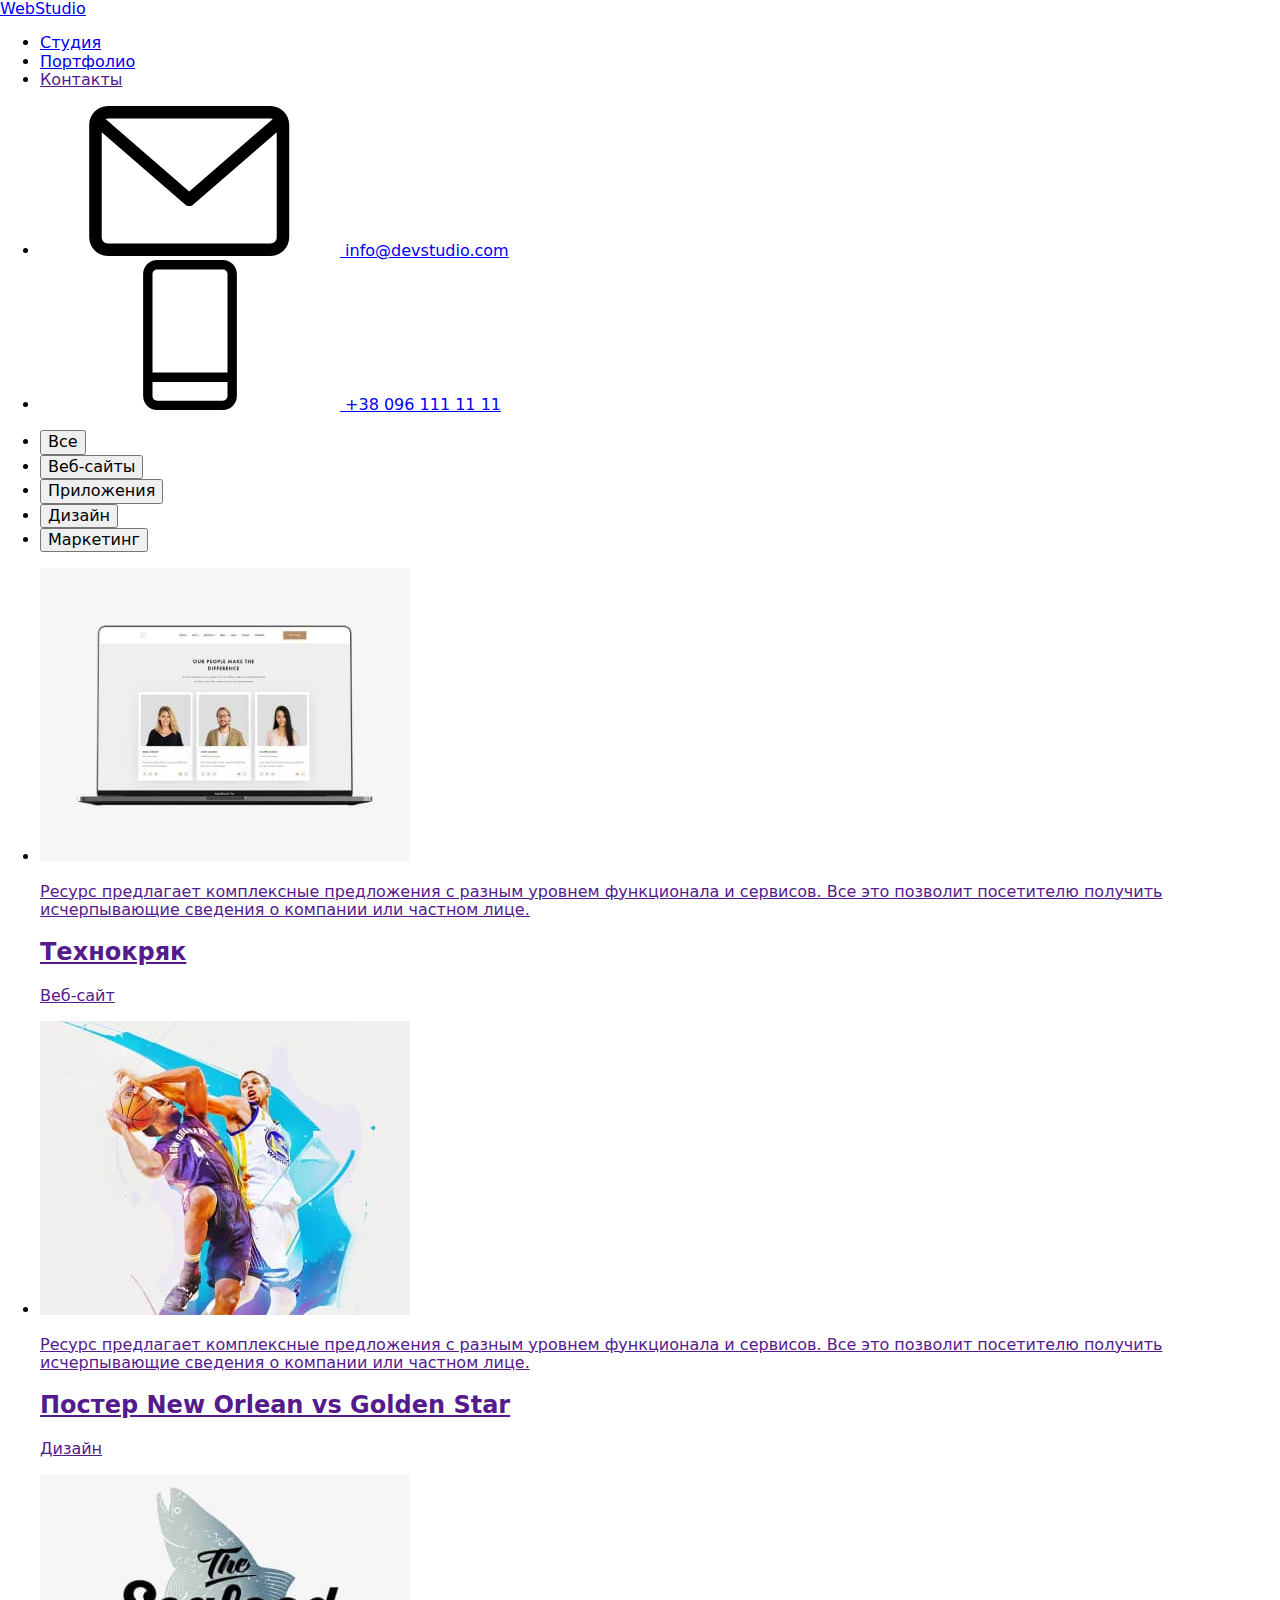
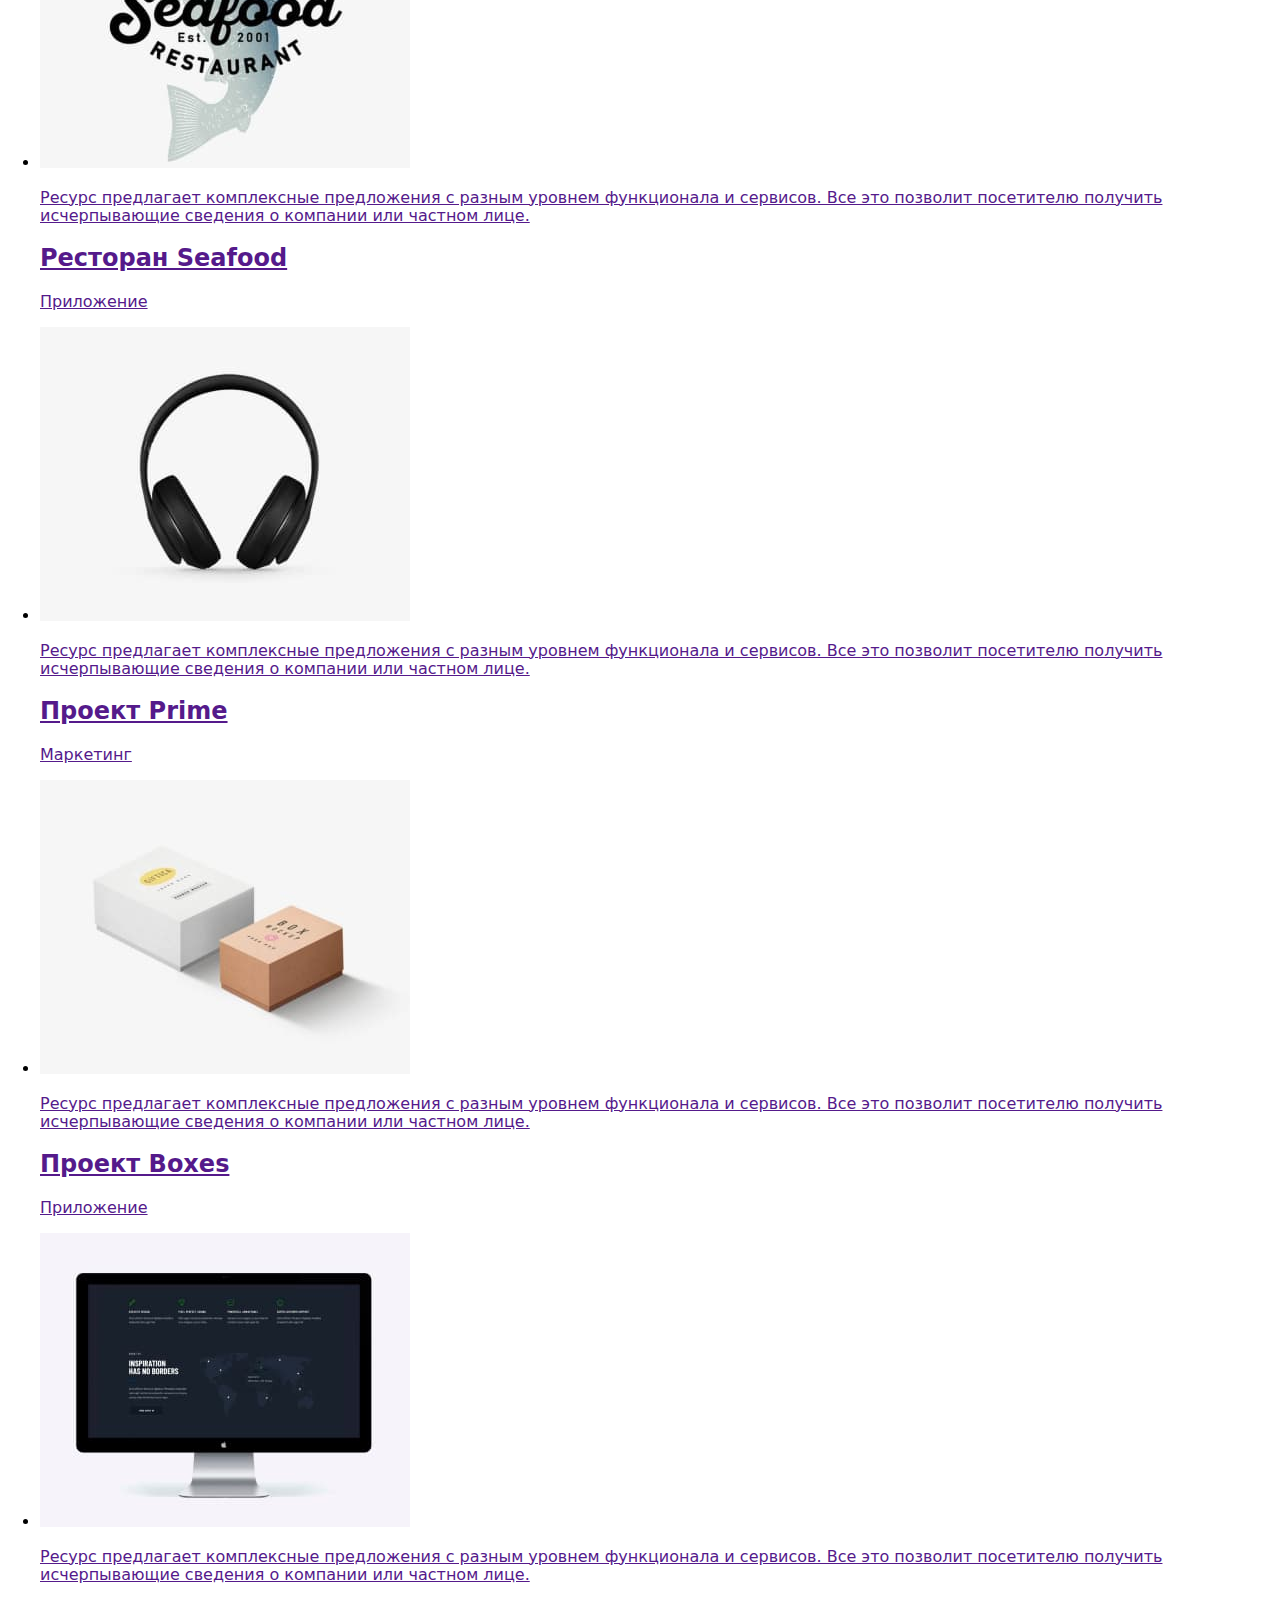
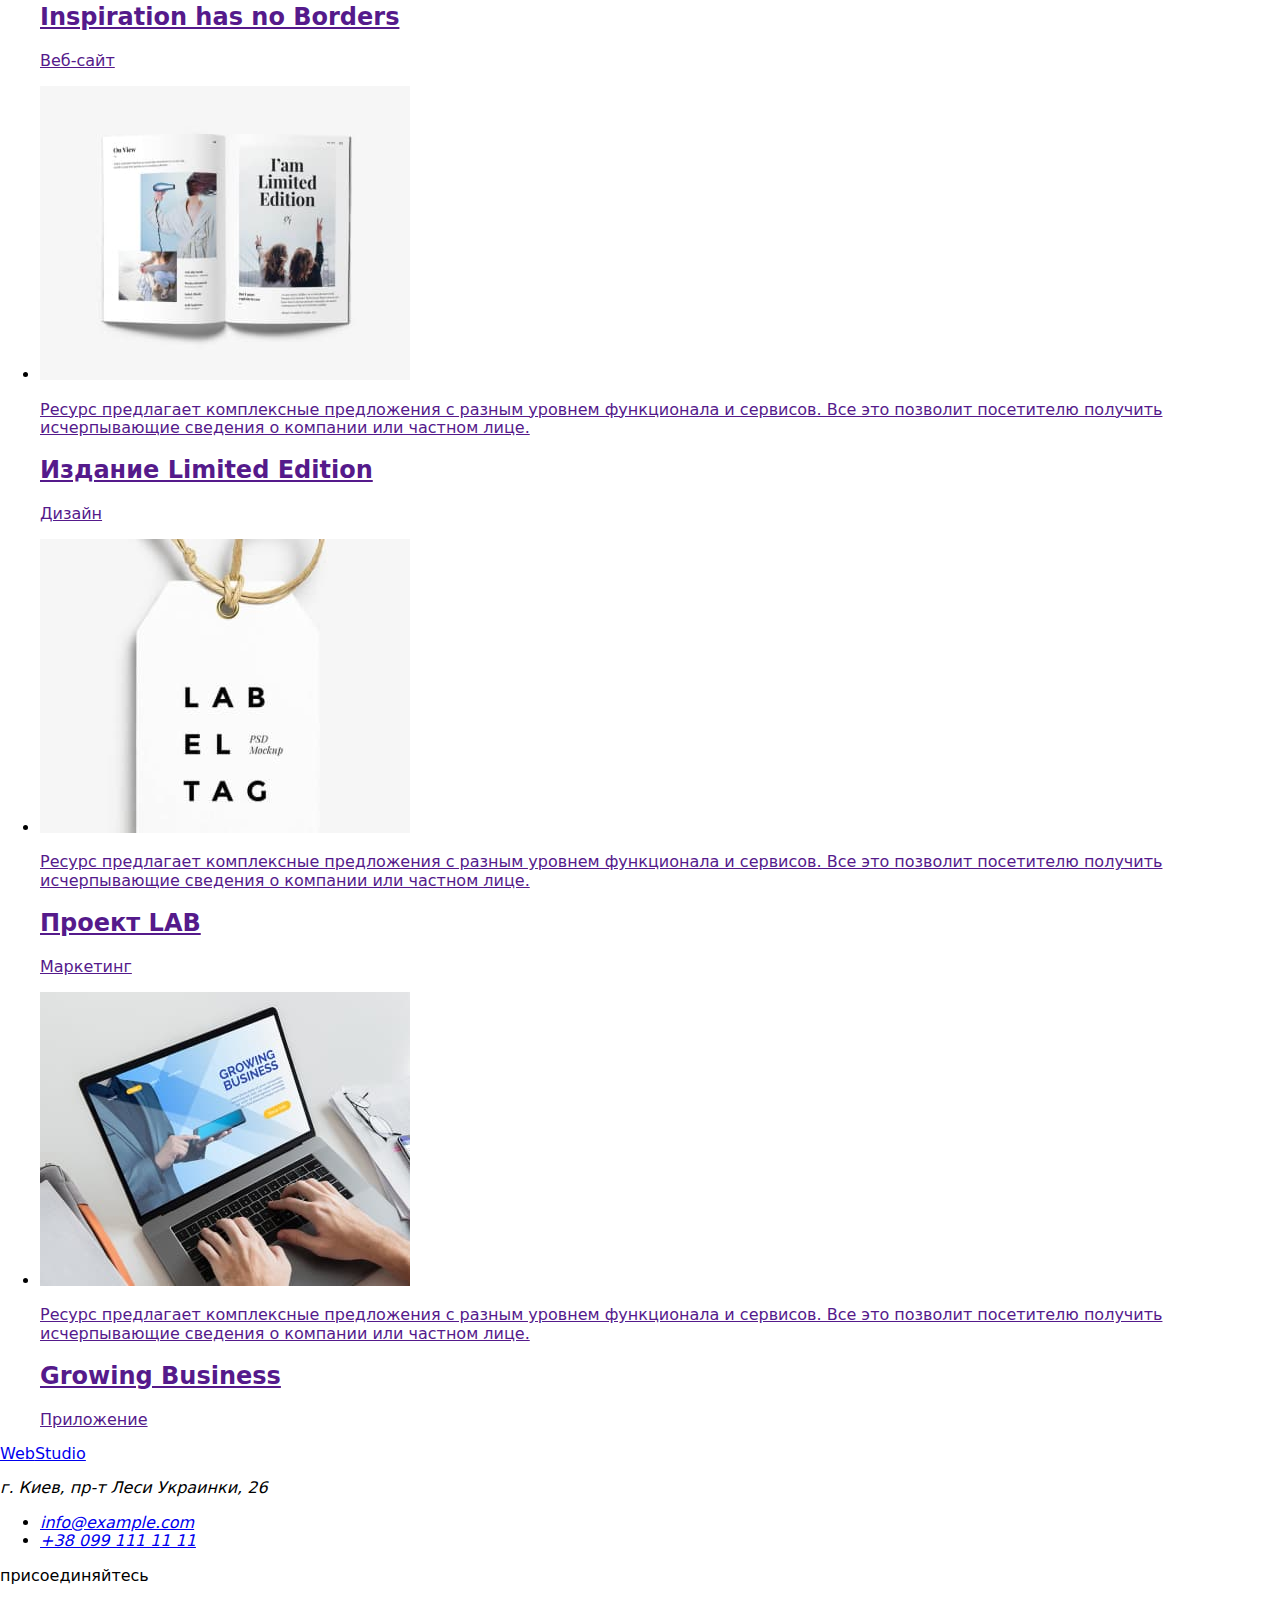
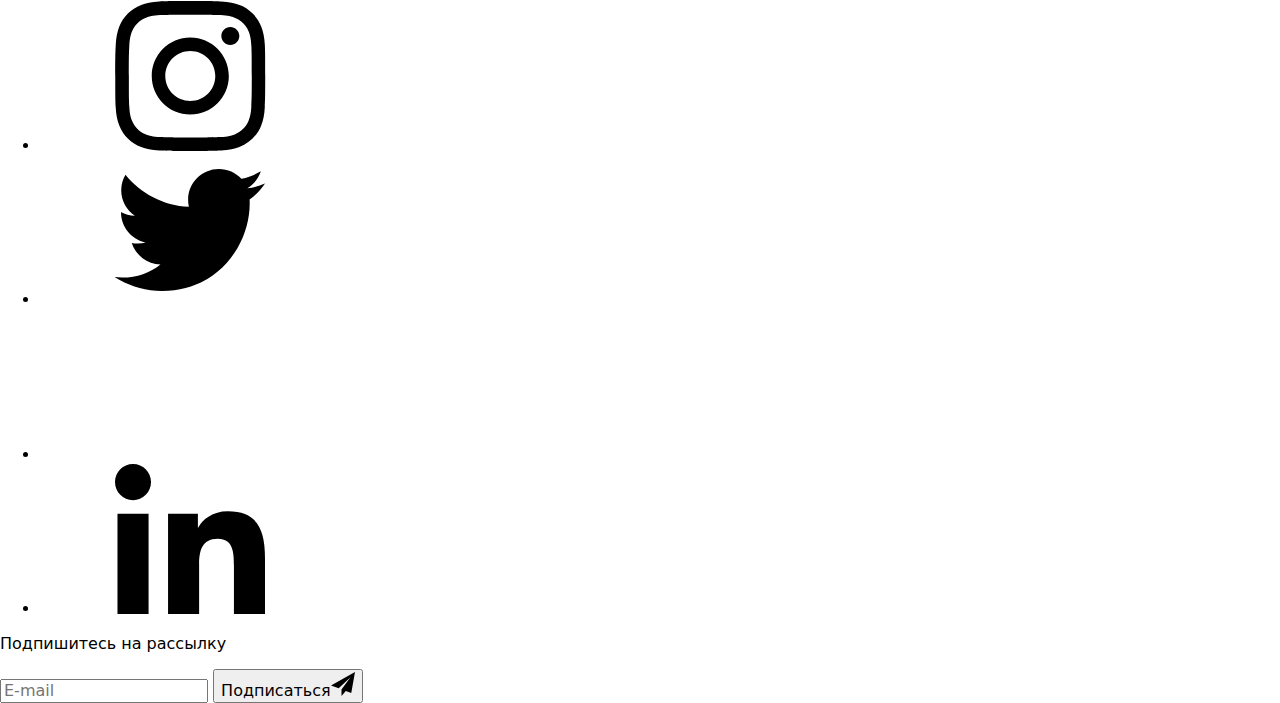
==== portfolio.html @ dcd9d7fb "добавляет стартовые файлы" ====
<!DOCTYPE html>
<html lang="ru">
  <head>
    <meta charset="UTF-8" />
    <meta http-equiv="X-UA-Compatible" content="IE=edge" />
    <meta name="viewport" content="width=device-width, initial-scale=1.0" />
    <title>Портфолио</title>
    <link
      href="https://fonts.googleapis.com/css2?family=Raleway:wght@700&family=Roboto:wght@400;500;700;900&display=swap"
      rel="stylesheet"
    />
    <link
      rel="stylesheet"
      href="https://cdnjs.cloudflare.com/ajax/libs/modern-normalize/1.1.0/modern-normalize.min.css"
    />
    <link rel="stylesheet" href="./css/styless.css" />
  </head>
  <body>
    <header class="page-header">
      <div class="container main-nav">
        <nav>
          <a href="./index.html" class="logo link">Web<span class="logo-black">Studio</span> </a>
          <ul class="site-nav list">
            <li class="item"><a href="./index.html" class="link">Студия</a></li>
            <li class="item"><a href="./portfolio.html" class="link current">Портфолио</a></li>
            <li class="item"><a href="" class="link">Контакты</a></li>
          </ul>
        </nav>
        <ul class="auth-nav list main-address">
          <li class="item">
            <a href="mailto:https://info@devstudio.com" class="link envelope">
              <svg class="icon-envelope"><use href="./images/icons.svg#envelopehover"></use></svg>
              info@devstudio.com</a
            >
          </li>
          <li class="item">
            <a href="tel:+380961111111" class="link mobile">
              <svg class="icon-mobile">
                <use href="./images/icons.svg#mob"></use>
              </svg>
              +38 096 111 11 11</a
            >
          </li>
        </ul>
      </div>
    </header>
    <main>
      <section class="section-portfolio">
        <div class="container">
          <h1 hidden class="visually-hidden section-tittle">Примеры работ</h1>
          <ul class="portfol list">
            <li class="button"><button type="button" class="button secondary one">Все</button></li>
            <li class="button">
              <button type="button" class="button secondary two">Веб-сайты</button>
            </li>
            <li class="button">
              <button type="button" class="button secondary three">Приложения</button>
            </li>
            <li class="button">
              <button type="button" class="button secondary four">Дизайн</button>
            </li>
            <li class="button">
              <button type="button" class="button secondary five">Маркетинг</button>
            </li>
          </ul>
          <ul class="examples list">
            <li class="items">
              <a class="link icon" href="" target="_blank" rel="noopener noreferrer" aria-label="">
                <div class="overlay-holder">
                  <img src="./images/vebsite.jpg" alt="веб-сайт Технокряк" width="370" />
                  <div class="overlay-annimation">
                    <p class="text-overlay">
                      Ресурс предлагает комплексные предложения с разным уровнем функционала и
                      сервисов. Все это позволит посетителю получить исчерпывающие сведения о
                      компании или частном лице.
                    </p>
                  </div>
                </div>
                <div class="card-content">
                  <h2 class="tittle-portfol">Технокряк</h2>
                  <p class="text-portfol">Веб-сайт</p>
                </div>
              </a>
            </li>
            <li class="items">
              <a class="link icon" href="" target="_blank" rel="noopener noreferrer" aria-label="">
                <div class="overlay-holder">
                  <img
                    src="./images/desing.jpg"
                    alt="Постер New Orlean vs Golden Star"
                    width="370"
                  />
                  <div class="overlay-annimation">
                    <p class="text-overlay">
                      Ресурс предлагает комплексные предложения с разным уровнем функционала и
                      сервисов. Все это позволит посетителю получить исчерпывающие сведения о
                      компании или частном лице.
                    </p>
                  </div>
                </div>
                <div class="card-content">
                  <h2 class="tittle-portfol">Постер New Orlean vs Golden Star</h2>
                  <p class="text-portfol">Дизайн</p>
                </div>
              </a>
            </li>
            <li class="items">
              <a class="link icon" href="" target="_blank" rel="noopener noreferrer" aria-label="">
                <div class="overlay-holder">
                  <img
                    src="./images/app.jpg"
                    alt="логотип сети рыбных ресторанов Seafood"
                    width="370"
                  />
                  <div class="overlay-annimation">
                    <p class="text-overlay">
                      Ресурс предлагает комплексные предложения с разным уровнем функционала и
                      сервисов. Все это позволит посетителю получить исчерпывающие сведения о
                      компании или частном лице.
                    </p>
                  </div>
                </div>
                <div class="card-content">
                  <h2 class="tittle-portfol">Ресторан Seafood</h2>
                  <p class="text-portfol">Приложение</p>
                </div>
              </a>
            </li>
            <li class="items">
              <a class="link icon" href="" target="_blank" rel="noopener noreferrer" aria-label="">
                <div class="overlay-holder">
                  <img src="./images/mrc.jpg" alt="Проект Prime" width="370" />
                  <div class="overlay-annimation">
                    <p class="text-overlay">
                      Ресурс предлагает комплексные предложения с разным уровнем функционала и
                      сервисов. Все это позволит посетителю получить исчерпывающие сведения о
                      компании или частном лице.
                    </p>
                  </div>
                </div>
                <div class="card-content">
                  <h2 class="tittle-portfol">Проект Prime</h2>
                  <p class="text-portfol">Маркетинг</p>
                </div>
              </a>
            </li>
            <li class="items">
              <a class="link icon" href="" target="_blank" rel="noopener noreferrer" aria-label="">
                <div class="overlay-holder">
                  <img src="./images/app1.jpg" alt="Проект Boxes" width="370" />
                  <div class="overlay-annimation">
                    <p class="text-overlay">
                      Ресурс предлагает комплексные предложения с разным уровнем функционала и
                      сервисов. Все это позволит посетителю получить исчерпывающие сведения о
                      компании или частном лице.
                    </p>
                  </div>
                </div>
                <div class="card-content">
                  <h2 class="tittle-portfol">Проект Boxes</h2>
                  <p class="text-portfol">Приложение</p>
                </div>
              </a>
            </li>
            <li class="items">
              <a class="link icon" href="" target="_blank" rel="noopener noreferrer" aria-label="">
                <div class="overlay-holder">
                  <img src="./images/vebsait.jpg" alt="Веб-сайт" width="370" />
                  <div class="overlay-annimation">
                    <p class="text-overlay">
                      Ресурс предлагает комплексные предложения с разным уровнем функционала и
                      сервисов. Все это позволит посетителю получить исчерпывающие сведения о
                      компании или частном лице.
                    </p>
                  </div>
                </div>
                <div class="card-content">
                  <h2 class="tittle-portfol">Inspiration has no Borders</h2>
                  <p class="text-portfol">Веб-сайт</p>
                </div>
              </a>
            </li>
            <li class="items">
              <a class="link icon" href="" target="_blank" rel="noopener noreferrer" aria-label="">
                <div class="overlay-holder">
                  <img src="./images/des.jpg" alt="Издание Limited Edition" width="370" />
                  <div class="overlay-annimation">
                    <p class="text-overlay">
                      Ресурс предлагает комплексные предложения с разным уровнем функционала и
                      сервисов. Все это позволит посетителю получить исчерпывающие сведения о
                      компании или частном лице.
                    </p>
                  </div>
                </div>
                <div class="card-content">
                  <h2 class="tittle-portfol">Издание Limited Edition</h2>
                  <p class="text-portfol">Дизайн</p>
                </div>
              </a>
            </li>
            <li class="items">
              <a class="link icon" href="" target="_blank" rel="noopener noreferrer" aria-label="">
                <div class="overlay-holder">
                  <img src="./images/lab.jpg" alt="логотип LAB EL TAG " width="370" />
                  <div class="overlay-annimation">
                    <p class="text-overlay">
                      Ресурс предлагает комплексные предложения с разным уровнем функционала и
                      сервисов. Все это позволит посетителю получить исчерпывающие сведения о
                      компании или частном лице.
                    </p>
                  </div>
                </div>
                <div class="card-content">
                  <h2 class="tittle-portfol">Проект LAB</h2>
                  <p class="text-portfol">Маркетинг</p>
                </div>
              </a>
            </li>
            <li class="items">
              <a class="link icon" href="" target="_blank" rel="noopener noreferrer" aria-label="">
                <div class="overlay-holder">
                  <img src="./images/gro.jpg" alt="Приложение" width="370" />
                  <div class="overlay-annimation">
                    <p class="text-overlay">
                      Ресурс предлагает комплексные предложения с разным уровнем функционала и
                      сервисов. Все это позволит посетителю получить исчерпывающие сведения о
                      компании или частном лице.
                    </p>
                  </div>
                </div>
                <div class="card-content">
                  <h2 class="tittle-portfol">Growing Business</h2>
                  <p class="text-portfol">Приложение</p>
                </div>
              </a>
            </li>
          </ul>
        </div>
      </section>
    </main>
    <footer class="footer">
      <div class="container foot">
        <div class="list-address">
          <a href="./index.html" class="logo link">Web<span class="logo-white">Studio</span></a>
          <address>
            <p class="text-foot">г. Киев, пр-т Леси Украинки, 26</p>
            <ul class="address list">
              <li class="address">
                <a href="mailto:info@example.com" class="address-link">info@example.com</a>
              </li>
              <li class="address">
                <a href="tel:+380961111111" class="address-link">+38 099 111 11 11</a>
              </li>
            </ul>
          </address>
        </div>
        <div class="join-icon">
          <p class="join">присоединяйтесь</p>
          <ul class="actions">
            <li class="item-footer">
              <a
                class="social"
                href=""
                target="_blank"
                rel="noopener noreferrer"
                aria-label="Instagram"
                ><svg class="icon-footer"><use href="./images/icons.svg#instagram1"></use></svg>
              </a>
            </li>
            <li class="item-footer">
              <a
                class="social"
                href=""
                target="_blank"
                rel="noopener noreferrer"
                aria-label="Twitter"
                ><svg class="icon-footer"><use href="./images/icons.svg#twitter1"></use></svg>
              </a>
            </li>
            <li class="item-footer">
              <a
                class="social"
                href=""
                target="_blank"
                rel="noopener noreferrer"
                aria-label="Facebook"
                ><svg class="icon-footer"><use href="./images/icons.svg#facebook1"></use></svg>
              </a>
            </li>
            <li class="item-footer">
              <a
                class="social"
                href=""
                target="_blank"
                rel="noopener noreferrer"
                aria-label="Linkedin"
                ><svg class="icon-footer"><use href="./images/icons.svg#linkedin1"></use></svg>
              </a>
            </li>
          </ul>
        </div>
        <div class="send">
         <p class="send-text">Подпишитесь на рассылку</p>
          <form>
            <input class="send-input" type="email" placeholder="E-mail" />
            <button class="send-button" type="button">
              Подписаться<svg class="send-icon" width="24" height="24">
                <use href="./images/icons.svg#send"></use>
              </svg>
            </button>
          </form>
      </div>
    </footer>
  </body>
</html>
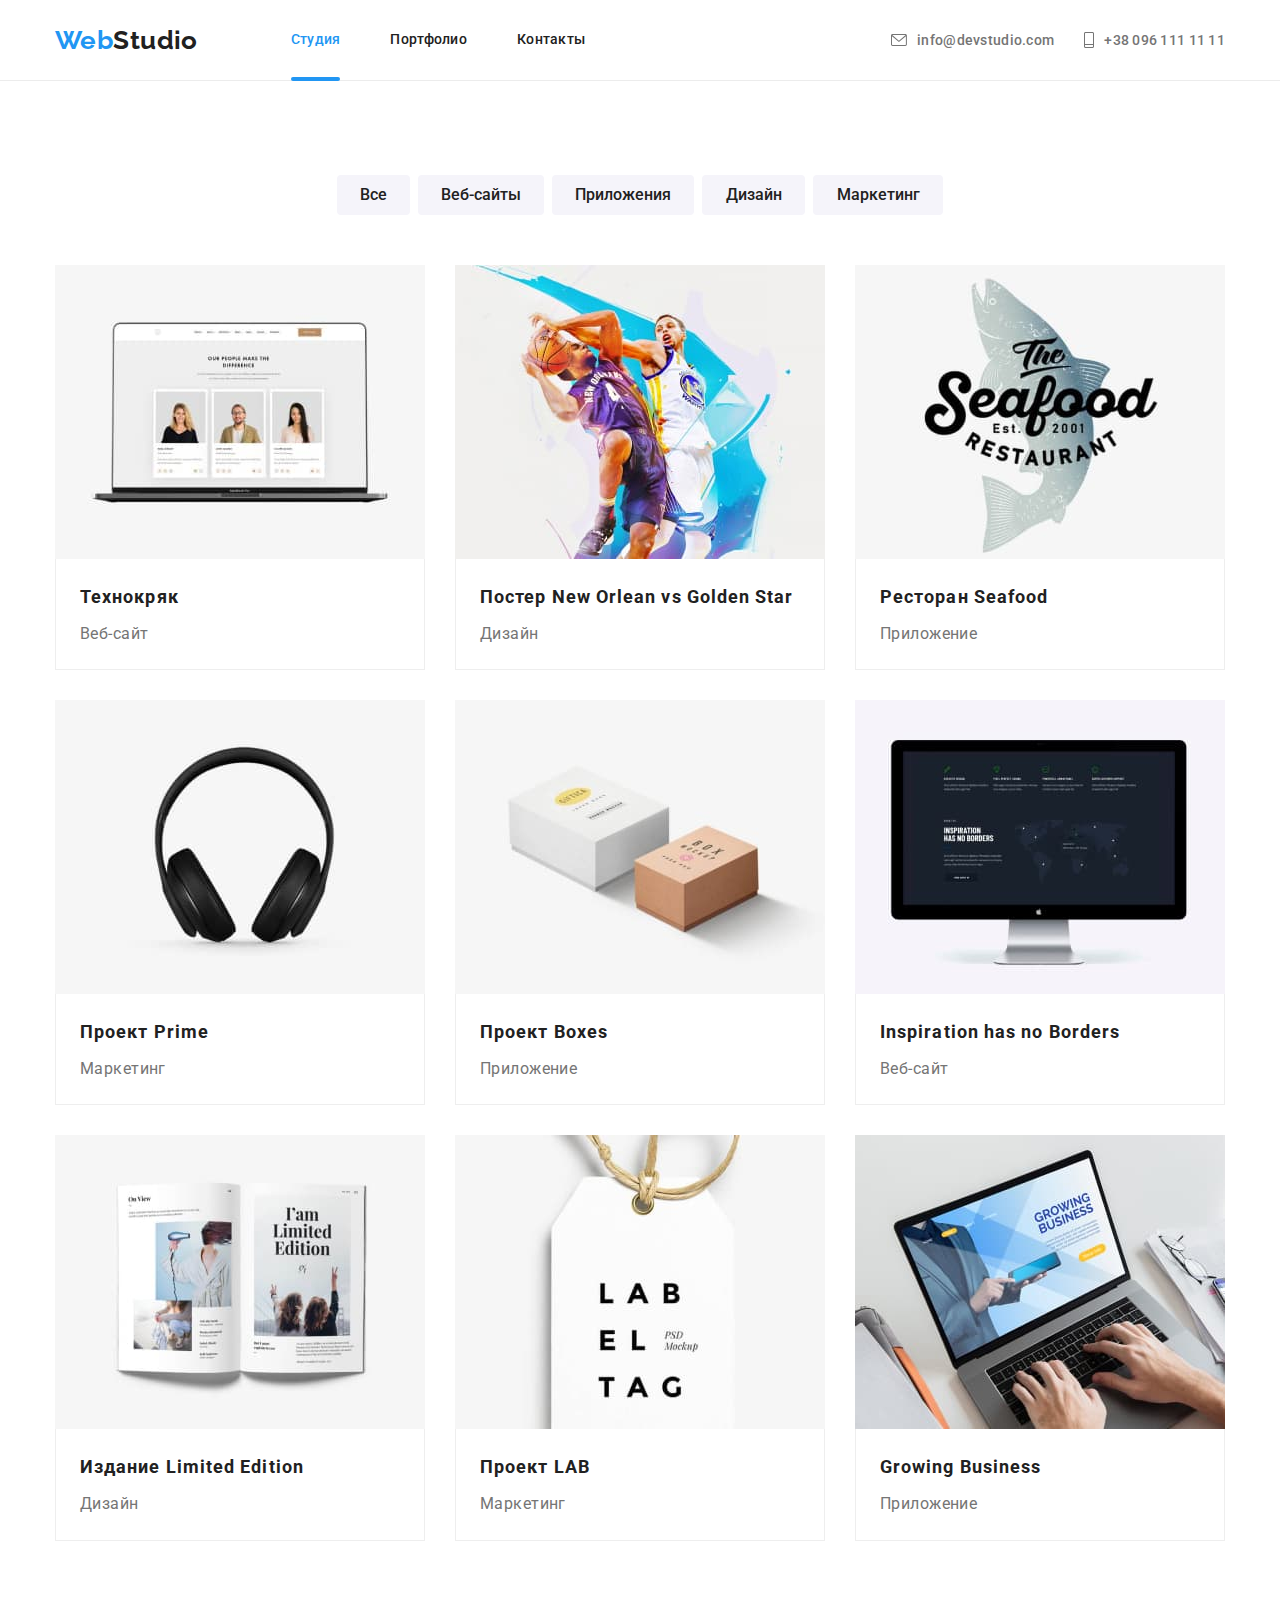
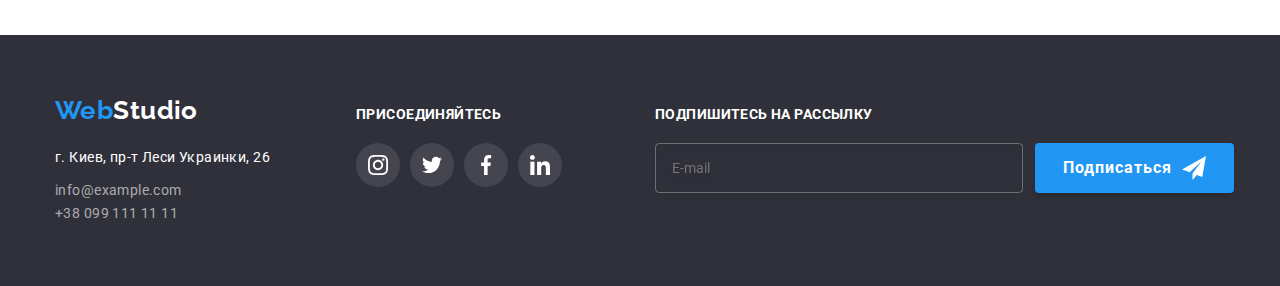
==== commit ac19dd78: "добавляет стили секций в сасс-файлы" ====
--- a/portfolio.html
+++ b/portfolio.html
@@ -13,29 +13,37 @@
       rel="stylesheet"
       href="https://cdnjs.cloudflare.com/ajax/libs/modern-normalize/1.1.0/modern-normalize.min.css"
     />
-    <link rel="stylesheet" href="./css/styless.css" />
+    <link rel="stylesheet" href="./css/portfolio.min.css" />
   </head>
   <body>
-    <header class="page-header">
-      <div class="container main-nav">
-        <nav>
-          <a href="./index.html" class="logo link">Web<span class="logo-black">Studio</span> </a>
-          <ul class="site-nav list">
-            <li class="item"><a href="./index.html" class="link">Студия</a></li>
-            <li class="item"><a href="./portfolio.html" class="link current">Портфолио</a></li>
-            <li class="item"><a href="" class="link">Контакты</a></li>
+    <header class="header">
+      <div class="header__container">
+        <nav class="header__nav">
+          <a href="./index.html" class="logo"
+            >Web<span class="logo__text logo__text--black">Studio</span>
+          </a>
+          <ul class="header__list">
+            <li class="header__item">
+              <a href="./index.html" class="header__link header__link--current">Студия</a>
+            </li>
+            <li class="header__item">
+              <a href="./portfolio.html" class="header__link">Портфолио</a>
+            </li>
+            <li class="header__item"><a href="" class="header__link">Контакты</a></li>
           </ul>
         </nav>
-        <ul class="auth-nav list main-address">
-          <li class="item">
-            <a href="mailto:https://info@devstudio.com" class="link envelope">
-              <svg class="icon-envelope"><use href="./images/icons.svg#envelopehover"></use></svg>
+        <ul class="address header__address">
+          <li class="address__item">
+            <a href="mailto:https://info@devstudio.com" class="address__link"
+              ><svg class="address__icon-envelope">
+                <use href="./images/icons.svg#envelopehover"></use>
+              </svg>
               info@devstudio.com</a
             >
           </li>
-          <li class="item">
-            <a href="tel:+380961111111" class="link mobile">
-              <svg class="icon-mobile">
+          <li class="address__item">
+            <a href="tel:+380961111111" class="address__link"
+              ><svg class="address__icon-mob">
                 <use href="./images/icons.svg#mob"></use>
               </svg>
               +38 096 111 11 11</a
@@ -44,271 +52,397 @@
         </ul>
       </div>
     </header>
-    <main>
-      <section class="section-portfolio">
-        <div class="container">
-          <h1 hidden class="visually-hidden section-tittle">Примеры работ</h1>
-          <ul class="portfol list">
-            <li class="button"><button type="button" class="button secondary one">Все</button></li>
-            <li class="button">
-              <button type="button" class="button secondary two">Веб-сайты</button>
-            </li>
-            <li class="button">
-              <button type="button" class="button secondary three">Приложения</button>
-            </li>
-            <li class="button">
-              <button type="button" class="button secondary four">Дизайн</button>
-            </li>
-            <li class="button">
-              <button type="button" class="button secondary five">Маркетинг</button>
+    <main class="main">
+      <section class="portfolio">
+        <div class="portfolio__container">
+          <h1 hidden class="portfolio__title portfolio__title--visually-hidden">Примеры работ</h1>
+          <ul class="portfolio__list">
+            <li class="portfolio__item">
+              <button type="button" class="portfolio__button portfolio__button---one">Все</button>
+            </li>
+            <li class="portfolio__item">
+              <button type="button" class="portfolio__button portfolio__button---two">
+                Веб-сайты
+              </button>
+            </li>
+            <li class="portfolio__item">
+              <button type="button" class="portfolio__button portfolio__button---three">
+                Приложения
+              </button>
+            </li>
+            <li class="portfolio__item">
+              <button type="button" class="portfolio__button portfolio__button--four">
+                Дизайн
+              </button>
+            </li>
+            <li class="portfolio__item">
+              <button type="button" class="portfolio__button portfolio__button--five">
+                Маркетинг
+              </button>
             </li>
           </ul>
-          <ul class="examples list">
-            <li class="items">
-              <a class="link icon" href="" target="_blank" rel="noopener noreferrer" aria-label="">
-                <div class="overlay-holder">
-                  <img src="./images/vebsite.jpg" alt="веб-сайт Технокряк" width="370" />
-                  <div class="overlay-annimation">
-                    <p class="text-overlay">
-                      Ресурс предлагает комплексные предложения с разным уровнем функционала и
-                      сервисов. Все это позволит посетителю получить исчерпывающие сведения о
-                      компании или частном лице.
-                    </p>
-                  </div>
-                </div>
-                <div class="card-content">
-                  <h2 class="tittle-portfol">Технокряк</h2>
-                  <p class="text-portfol">Веб-сайт</p>
-                </div>
-              </a>
-            </li>
-            <li class="items">
-              <a class="link icon" href="" target="_blank" rel="noopener noreferrer" aria-label="">
-                <div class="overlay-holder">
-                  <img
-                    src="./images/desing.jpg"
-                    alt="Постер New Orlean vs Golden Star"
-                    width="370"
-                  />
-                  <div class="overlay-annimation">
-                    <p class="text-overlay">
-                      Ресурс предлагает комплексные предложения с разным уровнем функционала и
-                      сервисов. Все это позволит посетителю получить исчерпывающие сведения о
-                      компании или частном лице.
-                    </p>
-                  </div>
-                </div>
-                <div class="card-content">
-                  <h2 class="tittle-portfol">Постер New Orlean vs Golden Star</h2>
-                  <p class="text-portfol">Дизайн</p>
-                </div>
-              </a>
-            </li>
-            <li class="items">
-              <a class="link icon" href="" target="_blank" rel="noopener noreferrer" aria-label="">
-                <div class="overlay-holder">
-                  <img
-                    src="./images/app.jpg"
-                    alt="логотип сети рыбных ресторанов Seafood"
-                    width="370"
-                  />
-                  <div class="overlay-annimation">
-                    <p class="text-overlay">
-                      Ресурс предлагает комплексные предложения с разным уровнем функционала и
-                      сервисов. Все это позволит посетителю получить исчерпывающие сведения о
-                      компании или частном лице.
-                    </p>
-                  </div>
-                </div>
-                <div class="card-content">
-                  <h2 class="tittle-portfol">Ресторан Seafood</h2>
-                  <p class="text-portfol">Приложение</p>
-                </div>
-              </a>
-            </li>
-            <li class="items">
-              <a class="link icon" href="" target="_blank" rel="noopener noreferrer" aria-label="">
-                <div class="overlay-holder">
-                  <img src="./images/mrc.jpg" alt="Проект Prime" width="370" />
-                  <div class="overlay-annimation">
-                    <p class="text-overlay">
-                      Ресурс предлагает комплексные предложения с разным уровнем функционала и
-                      сервисов. Все это позволит посетителю получить исчерпывающие сведения о
-                      компании или частном лице.
-                    </p>
-                  </div>
-                </div>
-                <div class="card-content">
-                  <h2 class="tittle-portfol">Проект Prime</h2>
-                  <p class="text-portfol">Маркетинг</p>
-                </div>
-              </a>
-            </li>
-            <li class="items">
-              <a class="link icon" href="" target="_blank" rel="noopener noreferrer" aria-label="">
-                <div class="overlay-holder">
-                  <img src="./images/app1.jpg" alt="Проект Boxes" width="370" />
-                  <div class="overlay-annimation">
-                    <p class="text-overlay">
-                      Ресурс предлагает комплексные предложения с разным уровнем функционала и
-                      сервисов. Все это позволит посетителю получить исчерпывающие сведения о
-                      компании или частном лице.
-                    </p>
-                  </div>
-                </div>
-                <div class="card-content">
-                  <h2 class="tittle-portfol">Проект Boxes</h2>
-                  <p class="text-portfol">Приложение</p>
-                </div>
-              </a>
-            </li>
-            <li class="items">
-              <a class="link icon" href="" target="_blank" rel="noopener noreferrer" aria-label="">
-                <div class="overlay-holder">
-                  <img src="./images/vebsait.jpg" alt="Веб-сайт" width="370" />
-                  <div class="overlay-annimation">
-                    <p class="text-overlay">
-                      Ресурс предлагает комплексные предложения с разным уровнем функционала и
-                      сервисов. Все это позволит посетителю получить исчерпывающие сведения о
-                      компании или частном лице.
-                    </p>
-                  </div>
-                </div>
-                <div class="card-content">
-                  <h2 class="tittle-portfol">Inspiration has no Borders</h2>
-                  <p class="text-portfol">Веб-сайт</p>
-                </div>
-              </a>
-            </li>
-            <li class="items">
-              <a class="link icon" href="" target="_blank" rel="noopener noreferrer" aria-label="">
-                <div class="overlay-holder">
-                  <img src="./images/des.jpg" alt="Издание Limited Edition" width="370" />
-                  <div class="overlay-annimation">
-                    <p class="text-overlay">
-                      Ресурс предлагает комплексные предложения с разным уровнем функционала и
-                      сервисов. Все это позволит посетителю получить исчерпывающие сведения о
-                      компании или частном лице.
-                    </p>
-                  </div>
-                </div>
-                <div class="card-content">
-                  <h2 class="tittle-portfol">Издание Limited Edition</h2>
-                  <p class="text-portfol">Дизайн</p>
-                </div>
-              </a>
-            </li>
-            <li class="items">
-              <a class="link icon" href="" target="_blank" rel="noopener noreferrer" aria-label="">
-                <div class="overlay-holder">
-                  <img src="./images/lab.jpg" alt="логотип LAB EL TAG " width="370" />
-                  <div class="overlay-annimation">
-                    <p class="text-overlay">
-                      Ресурс предлагает комплексные предложения с разным уровнем функционала и
-                      сервисов. Все это позволит посетителю получить исчерпывающие сведения о
-                      компании или частном лице.
-                    </p>
-                  </div>
-                </div>
-                <div class="card-content">
-                  <h2 class="tittle-portfol">Проект LAB</h2>
-                  <p class="text-portfol">Маркетинг</p>
-                </div>
-              </a>
-            </li>
-            <li class="items">
-              <a class="link icon" href="" target="_blank" rel="noopener noreferrer" aria-label="">
-                <div class="overlay-holder">
-                  <img src="./images/gro.jpg" alt="Приложение" width="370" />
-                  <div class="overlay-annimation">
-                    <p class="text-overlay">
-                      Ресурс предлагает комплексные предложения с разным уровнем функционала и
-                      сервисов. Все это позволит посетителю получить исчерпывающие сведения о
-                      компании или частном лице.
-                    </p>
-                  </div>
-                </div>
-                <div class="card-content">
-                  <h2 class="tittle-portfol">Growing Business</h2>
-                  <p class="text-portfol">Приложение</p>
-                </div>
-              </a>
+          <ul class="card-set portfolio__card-set">
+            <li class="card-set__item">
+              <article class="product">
+                <a
+                  class="product__link"
+                  href=""
+                  target="_blank"
+                  rel="noopener noreferrer"
+                  aria-label=""
+                >
+                  <div class="overlay-holder">
+                    <img
+                      src="./images/vebsite.jpg"
+                      alt="веб-сайт Технокряк"
+                      width="370"
+                      class="product__image"
+                    />
+                    <div class="overlay-annimation">
+                      <p class="overlay-annimation__text">
+                        Ресурс предлагает комплексные предложения с разным уровнем функционала и
+                        сервисов. Все это позволит посетителю получить исчерпывающие сведения о
+                        компании или частном лице.
+                      </p>
+                    </div>
+                  </div>
+                  <div class="product-meta">
+                    <h2 class="product__name">Технокряк</h2>
+                    <p class="product__text">Веб-сайт</p>
+                  </div>
+                </a>
+              </article>
+            </li>
+            <li class="card-set__item">
+              <article class="product">
+                <a
+                  class="product__link"
+                  href=""
+                  target="_blank"
+                  rel="noopener noreferrer"
+                  aria-label=""
+                >
+                  <div class="overlay-holder">
+                    <img
+                      src="./images/desing.jpg"
+                      alt="веб-сайт Технокряк"
+                      width="370"
+                      class="product__image"
+                    />
+                    <div class="overlay-annimation">
+                      <p class="overlay-annimation__text">
+                        Ресурс предлагает комплексные предложения с разным уровнем функционала и
+                        сервисов. Все это позволит посетителю получить исчерпывающие сведения о
+                        компании или частном лице.
+                      </p>
+                    </div>
+                  </div>
+                  <div class="product-meta">
+                    <h2 class="product__name">Постер New Orlean vs Golden Star</h2>
+                    <p class="product__text">Дизайн</p>
+                  </div>
+                </a>
+              </article>
+            </li>
+            <li class="card-set__item">
+              <article class="product">
+                <a
+                  class="product__link"
+                  href=""
+                  target="_blank"
+                  rel="noopener noreferrer"
+                  aria-label=""
+                >
+                  <div class="overlay-holder">
+                    <img
+                      src="./images/app.jpg"
+                      alt="логотип сети рыбных ресторанов Seafood"
+                      width="370"
+                      class="product__image"
+                    />
+                    <div class="overlay-annimation">
+                      <p class="overlay-annimation__text">
+                        Ресурс предлагает комплексные предложения с разным уровнем функционала и
+                        сервисов. Все это позволит посетителю получить исчерпывающие сведения о
+                        компании или частном лице.
+                      </p>
+                    </div>
+                  </div>
+                  <div class="product-meta">
+                    <h2 class="product__name">Ресторан Seafood</h2>
+                    <p class="product__text">Приложение</p>
+                  </div>
+                </a>
+              </article>
+            </li>
+            <li class="card-set__item">
+              <article class="product">
+                <a
+                  class="product__link"
+                  href=""
+                  target="_blank"
+                  rel="noopener noreferrer"
+                  aria-label=""
+                >
+                  <div class="overlay-holder">
+                    <img
+                      src="./images/mrc.jpg"
+                      alt="Проект Prime"
+                      width="370"
+                      class="product__image"
+                    />
+                    <div class="overlay-annimation">
+                      <p class="overlay-annimation__text">
+                        Ресурс предлагает комплексные предложения с разным уровнем функционала и
+                        сервисов. Все это позволит посетителю получить исчерпывающие сведения о
+                        компании или частном лице.
+                      </p>
+                    </div>
+                  </div>
+                  <div class="product-meta">
+                    <h2 class="product__name">Проект Prime</h2>
+                    <p class="product__text">Маркетинг</p>
+                  </div>
+                </a>
+              </article>
+            </li>
+            <li class="card-set__item">
+              <article class="product">
+                <a
+                  class="product__link"
+                  href=""
+                  target="_blank"
+                  rel="noopener noreferrer"
+                  aria-label=""
+                >
+                  <div class="overlay-holder">
+                    <img
+                      src="./images/app1.jpg"
+                      alt="Проект Boxes"
+                      width="370"
+                      class="product__image"
+                    />
+                    <div class="overlay-annimation">
+                      <p class="overlay-annimation__text">
+                        Ресурс предлагает комплексные предложения с разным уровнем функционала и
+                        сервисов. Все это позволит посетителю получить исчерпывающие сведения о
+                        компании или частном лице.
+                      </p>
+                    </div>
+                  </div>
+                  <div class="product-meta">
+                    <h2 class="product__name">Проект Boxes</h2>
+                    <p class="product__text">Приложение</p>
+                  </div>
+                </a>
+              </article>
+            </li>
+            <li class="card-set__item">
+              <article class="product">
+                <a
+                  class="product__link"
+                  href=""
+                  target="_blank"
+                  rel="noopener noreferrer"
+                  aria-label=""
+                >
+                  <div class="overlay-holder">
+                    <img
+                      src="./images/vebsait.jpg"
+                      alt="Веб-сайт"
+                      width="370"
+                      class="product__image"
+                    />
+                    <div class="overlay-annimation">
+                      <p class="overlay-annimation__text">
+                        Ресурс предлагает комплексные предложения с разным уровнем функционала и
+                        сервисов. Все это позволит посетителю получить исчерпывающие сведения о
+                        компании или частном лице.
+                      </p>
+                    </div>
+                  </div>
+                  <div class="product-meta">
+                    <h2 class="product__name">Inspiration has no Borders</h2>
+                    <p class="product__text">Веб-сайт</p>
+                  </div>
+                </a>
+              </article>
+            </li>
+            <li class="card-set__item">
+              <article class="product">
+                <a
+                  class="product__link"
+                  href=""
+                  target="_blank"
+                  rel="noopener noreferrer"
+                  aria-label=""
+                >
+                  <div class="overlay-holder">
+                    <img
+                      src="./images/des.jpg"
+                      alt="Издание Limited Edition"
+                      width="370"
+                      class="product__image"
+                    />
+                    <div class="overlay-annimation">
+                      <p class="overlay-annimation__text">
+                        Ресурс предлагает комплексные предложения с разным уровнем функционала и
+                        сервисов. Все это позволит посетителю получить исчерпывающие сведения о
+                        компании или частном лице.
+                      </p>
+                    </div>
+                  </div>
+                  <div class="product-meta">
+                    <h2 class="product__name">Издание Limited Edition</h2>
+                    <p class="product__text">Дизайн</p>
+                  </div>
+                </a>
+              </article>
+            </li>
+            <li class="card-set__item">
+              <article class="product">
+                <a
+                  class="product__link"
+                  href=""
+                  target="_blank"
+                  rel="noopener noreferrer"
+                  aria-label=""
+                >
+                  <div class="overlay-holder">
+                    <img
+                      src="./images/lab.jpg"
+                      alt="логотип LAB EL TAG "
+                      width="370"
+                      class="product__image"
+                    />
+                    <div class="overlay-annimation">
+                      <p class="overlay-annimation__text">
+                        Ресурс предлагает комплексные предложения с разным уровнем функционала и
+                        сервисов. Все это позволит посетителю получить исчерпывающие сведения о
+                        компании или частном лице.
+                      </p>
+                    </div>
+                  </div>
+                  <div class="product-meta">
+                    <h2 class="product__name">Проект LAB</h2>
+                    <p class="product__text">Маркетинг</p>
+                  </div>
+                </a>
+              </article>
+            </li>
+            <li class="card-set__item">
+              <article class="product">
+                <a
+                  class="product__link"
+                  href=""
+                  target="_blank"
+                  rel="noopener noreferrer"
+                  aria-label=""
+                >
+                  <div class="overlay-holder">
+                    <img
+                      src="./images/gro.jpg"
+                      alt="Приложение"
+                      width="370"
+                      class="product__image"
+                    />
+                    <div class="overlay-annimation">
+                      <p class="overlay-annimation__text">
+                        Ресурс предлагает комплексные предложения с разным уровнем функционала и
+                        сервисов. Все это позволит посетителю получить исчерпывающие сведения о
+                        компании или частном лице.
+                      </p>
+                    </div>
+                  </div>
+                  <div class="product-meta">
+                    <h2 class="product__name">Growing Business</h2>
+                    <p class="product__text">Приложение</p>
+                  </div>
+                </a>
+              </article>
             </li>
           </ul>
         </div>
       </section>
     </main>
     <footer class="footer">
-      <div class="container foot">
-        <div class="list-address">
-          <a href="./index.html" class="logo link">Web<span class="logo-white">Studio</span></a>
-          <address>
-            <p class="text-foot">г. Киев, пр-т Леси Украинки, 26</p>
-            <ul class="address list">
-              <li class="address">
-                <a href="mailto:info@example.com" class="address-link">info@example.com</a>
+      <div class="footer__container-foot">
+        <div class="address-footer footer__address-footer">
+          <a href="./index.html" class="logo"
+            >Web<span class="logo__text logo__text--white">Studio</span></a
+          >
+          <address class="footer__address">
+            <p class="footer__text">г. Киев, пр-т Леси Украинки, 26</p>
+            <ul class="footer__list">
+              <li class="footer__foot">
+                <a href="mailto:info@example.com" class="address__links address__links--footer"
+                  >info@example.com</a
+                >
               </li>
-              <li class="address">
-                <a href="tel:+380961111111" class="address-link">+38 099 111 11 11</a>
+              <li class="address__foot">
+                <a href="tel:+380961111111" class="address__links address__links--footer"
+                  >+38 099 111 11 11</a
+                >
               </li>
             </ul>
           </address>
         </div>
-        <div class="join-icon">
-          <p class="join">присоединяйтесь</p>
-          <ul class="actions">
-            <li class="item-footer">
+        <div class="join">
+          <p class="join__text">присоединяйтесь</p>
+          <ul class="join__list">
+            <li class="join__item">
               <a
-                class="social"
+                class="join__link"
                 href=""
                 target="_blank"
                 rel="noopener noreferrer"
                 aria-label="Instagram"
-                ><svg class="icon-footer"><use href="./images/icons.svg#instagram1"></use></svg>
+                ><svg class="join__icon"><use href="./images/icons.svg#instagram1"></use></svg>
               </a>
             </li>
-            <li class="item-footer">
+            <li class="join__item">
               <a
-                class="social"
+                class="join__link"
                 href=""
                 target="_blank"
                 rel="noopener noreferrer"
                 aria-label="Twitter"
-                ><svg class="icon-footer"><use href="./images/icons.svg#twitter1"></use></svg>
+                ><svg class="join__icon"><use href="./images/icons.svg#twitter1"></use></svg>
               </a>
             </li>
-            <li class="item-footer">
+            <li class="join__item">
               <a
-                class="social"
+                class="join__link"
                 href=""
                 target="_blank"
                 rel="noopener noreferrer"
                 aria-label="Facebook"
-                ><svg class="icon-footer"><use href="./images/icons.svg#facebook1"></use></svg>
+                ><svg class="join__icon"><use href="./images/icons.svg#facebook1"></use></svg>
               </a>
             </li>
-            <li class="item-footer">
+            <li class="join__item">
               <a
-                class="social"
+                class="join__link"
                 href=""
                 target="_blank"
                 rel="noopener noreferrer"
                 aria-label="Linkedin"
-                ><svg class="icon-footer"><use href="./images/icons.svg#linkedin1"></use></svg>
+                ><svg class="join__icon"><use href="./images/icons.svg#linkedin1"></use></svg>
               </a>
             </li>
           </ul>
         </div>
         <div class="send">
-         <p class="send-text">Подпишитесь на рассылку</p>
-          <form>
-            <input class="send-input" type="email" placeholder="E-mail" />
-            <button class="send-button" type="button">
-              Подписаться<svg class="send-icon" width="24" height="24">
+          <p class="send__text">Подпишитесь на рассылку</p>
+          <form class="form send__form">
+            <input class="form__input" type="email" placeholder="E-mail" />
+            <button class="form__button" type="button">
+              Подписаться<svg class="form__icon" width="24" height="24">
                 <use href="./images/icons.svg#send"></use>
               </svg>
             </button>
           </form>
+        </div>
       </div>
     </footer>
   </body>
--- a/css/portfolio.min.css
+++ b/css/portfolio.min.css
@@ -0,0 +1 @@
+.portfolio__title{position:absolute;width:1px;height:1px;margin:-1px;border:0;padding:0;white-space:nowrap;-webkit-clip-path:inset(100%);clip-path:inset(100%);clip:rect(0 0 0 0);overflow:hidden}.card-set,.portfolio__list,.join__list,.footer__list,.address,.header__list{padding:0;margin:0;list-style:none}.product__link,.join__link,.address__links--footer,.address__link,.header__link{text-decoration:none;font-style:normal}.product__image{display:block;min-width:100%;height:auto}.portfolio{padding-bottom:94px;padding-top:94px}.portfolio__button{display:inline-block;border:1px solid rgba(0,0,0,0);border-radius:4px;color:#212121;background-color:#f5f4fa;cursor:pointer;font-family:inherit;-webkit-transition:color 250ms cubic-bezier(0.4, 0, 0.2, 1),background-color 250ms cubic-bezier(0.4, 0, 0.2, 1),-webkit-box-shadow 250ms cubic-bezier(0.4, 0, 0.2, 1);transition:color 250ms cubic-bezier(0.4, 0, 0.2, 1),background-color 250ms cubic-bezier(0.4, 0, 0.2, 1),-webkit-box-shadow 250ms cubic-bezier(0.4, 0, 0.2, 1);transition:color 250ms cubic-bezier(0.4, 0, 0.2, 1),background-color 250ms cubic-bezier(0.4, 0, 0.2, 1),box-shadow 250ms cubic-bezier(0.4, 0, 0.2, 1);transition:color 250ms cubic-bezier(0.4, 0, 0.2, 1),background-color 250ms cubic-bezier(0.4, 0, 0.2, 1),box-shadow 250ms cubic-bezier(0.4, 0, 0.2, 1),-webkit-box-shadow 250ms cubic-bezier(0.4, 0, 0.2, 1)}.portfolio__container{margin-left:auto;margin-right:auto;width:1200px;padding-left:15px;padding-right:15px}body{background-color:#fff;color:#757575;font-family:Roboto,sans-serif;letter-spacing:.03em;font-size:14px;text-decoration:none}.logo{color:#2196f3;font-family:Raleway,sans-serif;font-weight:700;font-size:26px;line-height:1.19;text-decoration:none}.logo__text--black{color:#212121}.logo__text--white{color:#fff}.header{border-bottom:1px solid #ececec}.header__nav,.address{display:-webkit-box;display:-ms-flexbox;display:flex;-webkit-box-align:center;-ms-flex-align:center;align-items:center}.header__container{display:-webkit-box;display:-ms-flexbox;display:flex;margin-left:auto;margin-right:auto;width:1200px;padding-left:15px;padding-right:15px}.header__list{display:-webkit-box;display:-ms-flexbox;display:flex;margin-left:93px}.header__item:not(:last-child){margin-right:50px}.header__link{display:block;padding-top:32px;padding-bottom:32px;font-style:normal;color:#212121;font-weight:500;line-height:1.14;letter-spacing:.02em;-webkit-transition:color 250ms cubic-bezier(0.4, 0, 0.2, 1);transition:color 250ms cubic-bezier(0.4, 0, 0.2, 1)}.header__link:hover,.header__link:focus{color:#2196f3}.header__link--current{color:#2196f3;position:relative;display:block}.header__link--current::after{content:"";position:absolute;left:0;bottom:-1px;display:block;width:100%;height:4px;border-radius:2px;background-color:currentColor}.address{display:-webkit-box;display:-ms-flexbox;display:flex;margin-left:auto}.address__item:not(:last-child){margin-right:30px}.address__link{display:-webkit-box;display:-ms-flexbox;display:flex;padding-top:32px;padding-bottom:32px;color:#757575;-webkit-box-align:center;-ms-flex-align:center;align-items:center;font-weight:500;line-height:16px;letter-spacing:.02em;-webkit-transition:color 250ms cubic-bezier(0.4, 0, 0.2, 1);transition:color 250ms cubic-bezier(0.4, 0, 0.2, 1)}.address__link:hover,.address__link:focus{color:#2196f3}.address__links--footer{font-size:14px;line-height:1.7;-webkit-transition:color 250ms cubic-bezier(0.4, 0, 0.2, 1);transition:color 250ms cubic-bezier(0.4, 0, 0.2, 1);color:rgba(255,255,255,.6)}.address__links--footer:hover,.address__links--footer:focus{color:#2196f3}.address__icon-envelope{width:16px;height:12px;fill:#757575;margin-right:10px;-webkit-transition:fill 250ms cubic-bezier(0.4, 0, 0.2, 1);transition:fill 250ms cubic-bezier(0.4, 0, 0.2, 1)}.address__link:hover .address__icon-envelope,.address__link:focus .address__icon-envelope{fill:#2196f3}.address__icon-mob{width:10px;height:16px;fill:#757575;margin-right:10px;-webkit-transition:fill 250ms cubic-bezier(0.4, 0, 0.2, 1);transition:fill 250ms cubic-bezier(0.4, 0, 0.2, 1)}.address__link:hover .address__icon-mob,.address__link:focus .address__icon-mob{fill:#2196f3}.footer{display:-webkit-box;display:-ms-flexbox;display:flex;-webkit-box-orient:vertical;-webkit-box-direction:normal;-ms-flex-direction:column;flex-direction:column;padding-top:60px;padding-bottom:60px;background-color:#2f303a}.footer__container-foot{display:-webkit-box;display:-ms-flexbox;display:flex;-webkit-box-pack:start;-ms-flex-pack:start;justify-content:flex-start;-webkit-box-align:baseline;-ms-flex-align:baseline;align-items:baseline;margin-left:auto;margin-right:auto;width:1200px;padding-left:15px;padding-right:15px}.footer__address-footer{margin-right:70px}.footer__address{margin-top:20px;width:231px}.footer__text{margin-top:0;margin-bottom:9px;color:#fff;line-height:1.7;font-style:normal}.footer__list:last-child{margin-bottom:0}.footer__item{margin-bottom:9px;color:#fff;line-height:1.7;font-style:normal}.join{margin-right:93px}.join__text{color:#fff;font-family:Roboto;font-weight:700;font-size:14px;line-height:1.14;margin-bottom:20px;margin-top:0;text-transform:uppercase}.join__list{display:-webkit-box;display:-ms-flexbox;display:flex;-webkit-box-pack:center;-ms-flex-pack:center;justify-content:center}.join__item{display:-webkit-box;display:-ms-flexbox;display:flex;-webkit-box-align:center;-ms-flex-align:center;align-items:center;-webkit-box-pack:center;-ms-flex-pack:center;justify-content:center;margin-right:10px;background-color:rgba(255,255,255,.1);border-radius:50%}.join__item:nth-child(4){margin-right:0}.join__link{display:-webkit-box;display:-ms-flexbox;display:flex;-webkit-box-align:center;-ms-flex-align:center;align-items:center;-webkit-box-pack:center;-ms-flex-pack:center;justify-content:center;width:44px;height:44px;border-radius:50%;-webkit-transition:background-color 250ms cubic-bezier(0.4, 0, 0.2, 1);transition:background-color 250ms cubic-bezier(0.4, 0, 0.2, 1)}.join__link:hover,.join__link:focus{background-color:#2196f3;border-radius:50%}.join__icon{fill:#fff;width:20px;height:20px}.send__text{margin-top:0;margin-bottom:20px;text-transform:uppercase;width:219px;font-weight:700;line-height:1.14;letter-spacing:.03em;color:#fff}.form{display:-webkit-box;display:-ms-flexbox;display:flex}.form__input{margin-right:12px;padding:15px 16px;width:368px;border:1px solid rgba(255,255,255,.3);-webkit-filter:drop-shadow(0px 4px 4px rgba(0, 0, 0, 0.15));filter:drop-shadow(0px 4px 4px rgba(0, 0, 0, 0.15));border-radius:4px;background:rgba(0,0,0,0);color:#fff}.form__button{display:-webkit-inline-box;display:-ms-inline-flexbox;display:inline-flex;-webkit-box-align:center;-ms-flex-align:center;align-items:center;padding:10px 28px;background-color:#2196f3;-webkit-box-shadow:0px 4px 4px rgba(0,0,0,.15);box-shadow:0px 4px 4px rgba(0,0,0,.15);border:rgba(0,0,0,0);border-radius:4px;color:#fff;font-size:16px;font-weight:700;line-height:1.9;letter-spacing:.06em;-webkit-transition:background-color 250ms cubic-bezier(0.4, 0, 0.2, 1);transition:background-color 250ms cubic-bezier(0.4, 0, 0.2, 1)}.form__button:focus,.form__button:hover{background-color:#188ce8}.form__icon{fill:#fff;margin-left:10px}.portfolio__list{display:-webkit-box;display:-ms-flexbox;display:flex;-webkit-box-align:center;-ms-flex-align:center;align-items:center;-webkit-box-pack:center;-ms-flex-pack:center;justify-content:center;margin-left:auto;margin-right:auto;margin-bottom:50px}.product__name{margin-top:0;margin-bottom:4px;color:#212121;font-weight:700;font-size:18px;line-height:2;letter-spacing:.06em}.product__text{margin-top:0;margin-bottom:0;color:#757575;font-weight:400;font-size:16px;line-height:1.9}.portfolio__item:not(:last-child){margin-right:8px}.portfolio__button{padding:6px 22px;font-weight:500;font-size:16px;line-height:1.6;text-align:center;border-radius:4px}.portfolio__button:hover,.portfolio__button:focus{color:#fff;background-color:#2196f3;-webkit-box-shadow:0px 3px 1px rgba(0,0,0,.1),0px 1px 2px rgba(0,0,0,.08),0px 2px 2px rgba(0,0,0,.12);box-shadow:0px 3px 1px rgba(0,0,0,.1),0px 1px 2px rgba(0,0,0,.08),0px 2px 2px rgba(0,0,0,.12);border-radius:4px}.portfolio__button--one{min-width:73px}.portfolio__button--two{min-width:128px}.portfolio__button--three{min-width:145px}.portfolio__button--four{min-width:103px}.portfolio__button--five{min-width:130px}.card-set{display:-webkit-box;display:-ms-flexbox;display:flex;-ms-flex-wrap:wrap;flex-wrap:wrap}.card-set__item{width:370px;margin-right:30px;margin-bottom:30px}.card-set__item:nth-child(3n){margin-right:0}.card-set__item:nth-last-child(-n+3){margin-bottom:0}.product-meta{padding-top:20px;padding-bottom:20px;padding-left:24px;padding-right:24px;border-right:1px solid #eee;border-left:1px solid #eee;border-bottom:1px solid #eee}.product__link{display:inline-block;-webkit-transition:-webkit-box-shadow 250ms cubic-bezier(0.4, 0, 0.2, 1);transition:-webkit-box-shadow 250ms cubic-bezier(0.4, 0, 0.2, 1);transition:box-shadow 250ms cubic-bezier(0.4, 0, 0.2, 1);transition:box-shadow 250ms cubic-bezier(0.4, 0, 0.2, 1), -webkit-box-shadow 250ms cubic-bezier(0.4, 0, 0.2, 1)}.product__link:hover,.product__link:focus{-webkit-box-shadow:0px 1px 1px rgba(0,0,0,.12),0px 4px 4px rgba(0,0,0,.06),1px 4px 6px rgba(0,0,0,.16);box-shadow:0px 1px 1px rgba(0,0,0,.12),0px 4px 4px rgba(0,0,0,.06),1px 4px 6px rgba(0,0,0,.16)}.overlay-holder{position:relative;height:294px;width:370px;overflow:hidden}.overlay-annimation{position:absolute;background-color:rgba(33,150,243,.9);-webkit-transform:translateY(0);transform:translateY(0);-webkit-transition:-webkit-transform 250ms cubic-bezier(0.4, 0, 0.2, 1);transition:-webkit-transform 250ms cubic-bezier(0.4, 0, 0.2, 1);transition:transform 250ms cubic-bezier(0.4, 0, 0.2, 1);transition:transform 250ms cubic-bezier(0.4, 0, 0.2, 1), -webkit-transform 250ms cubic-bezier(0.4, 0, 0.2, 1)}.product__link:hover .overlay-annimation{-webkit-transform:translateY(-100%);transform:translateY(-100%)}.overlay-annimation__text{padding:63px 24px;font-size:18px;line-height:1.56;letter-spacing:.03em;color:#fff}/*# sourceMappingURL=portfolio.min.css.map */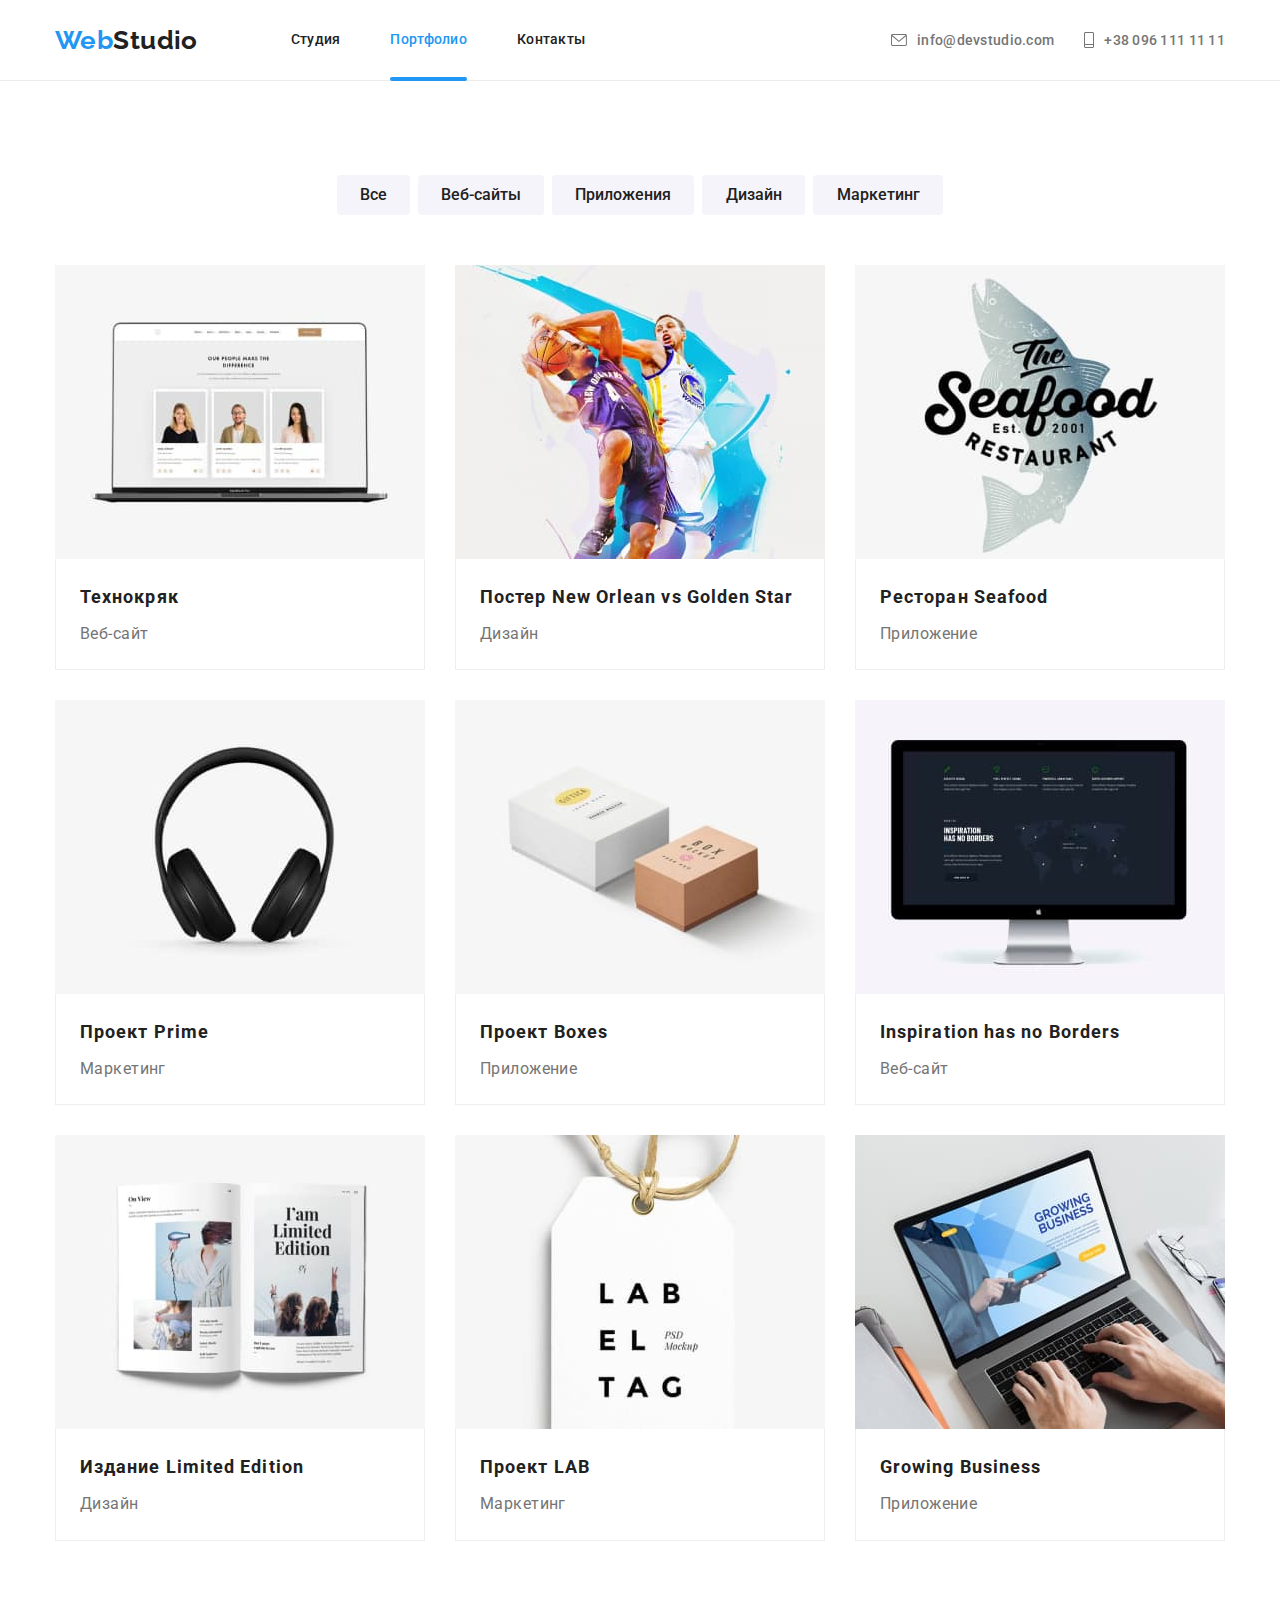
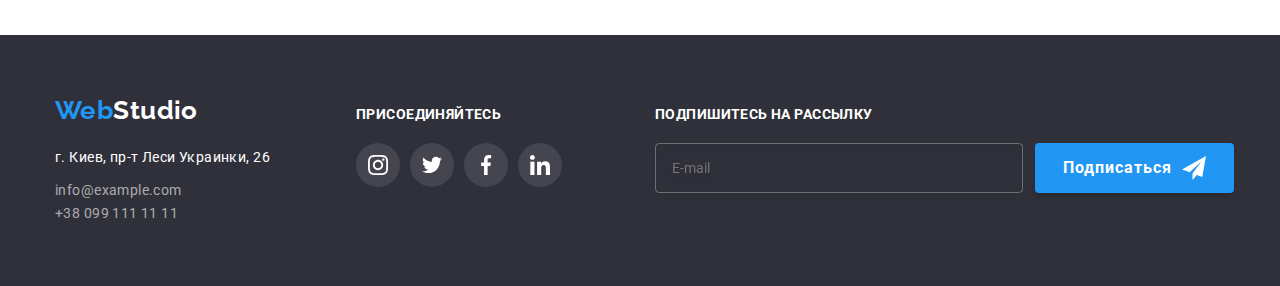
==== commit 0e25ec4d: "картинки бенефитс" ====
--- a/portfolio.html
+++ b/portfolio.html
@@ -24,10 +24,10 @@
           </a>
           <ul class="header__list">
             <li class="header__item">
-              <a href="./index.html" class="header__link header__link--current">Студия</a>
+              <a href="./index.html" class="header__link">Студия</a>
             </li>
             <li class="header__item">
-              <a href="./portfolio.html" class="header__link">Портфолио</a>
+              <a href="./portfolio.html" class="header__link header__link--current">Портфолио</a>
             </li>
             <li class="header__item"><a href="" class="header__link">Контакты</a></li>
           </ul>
